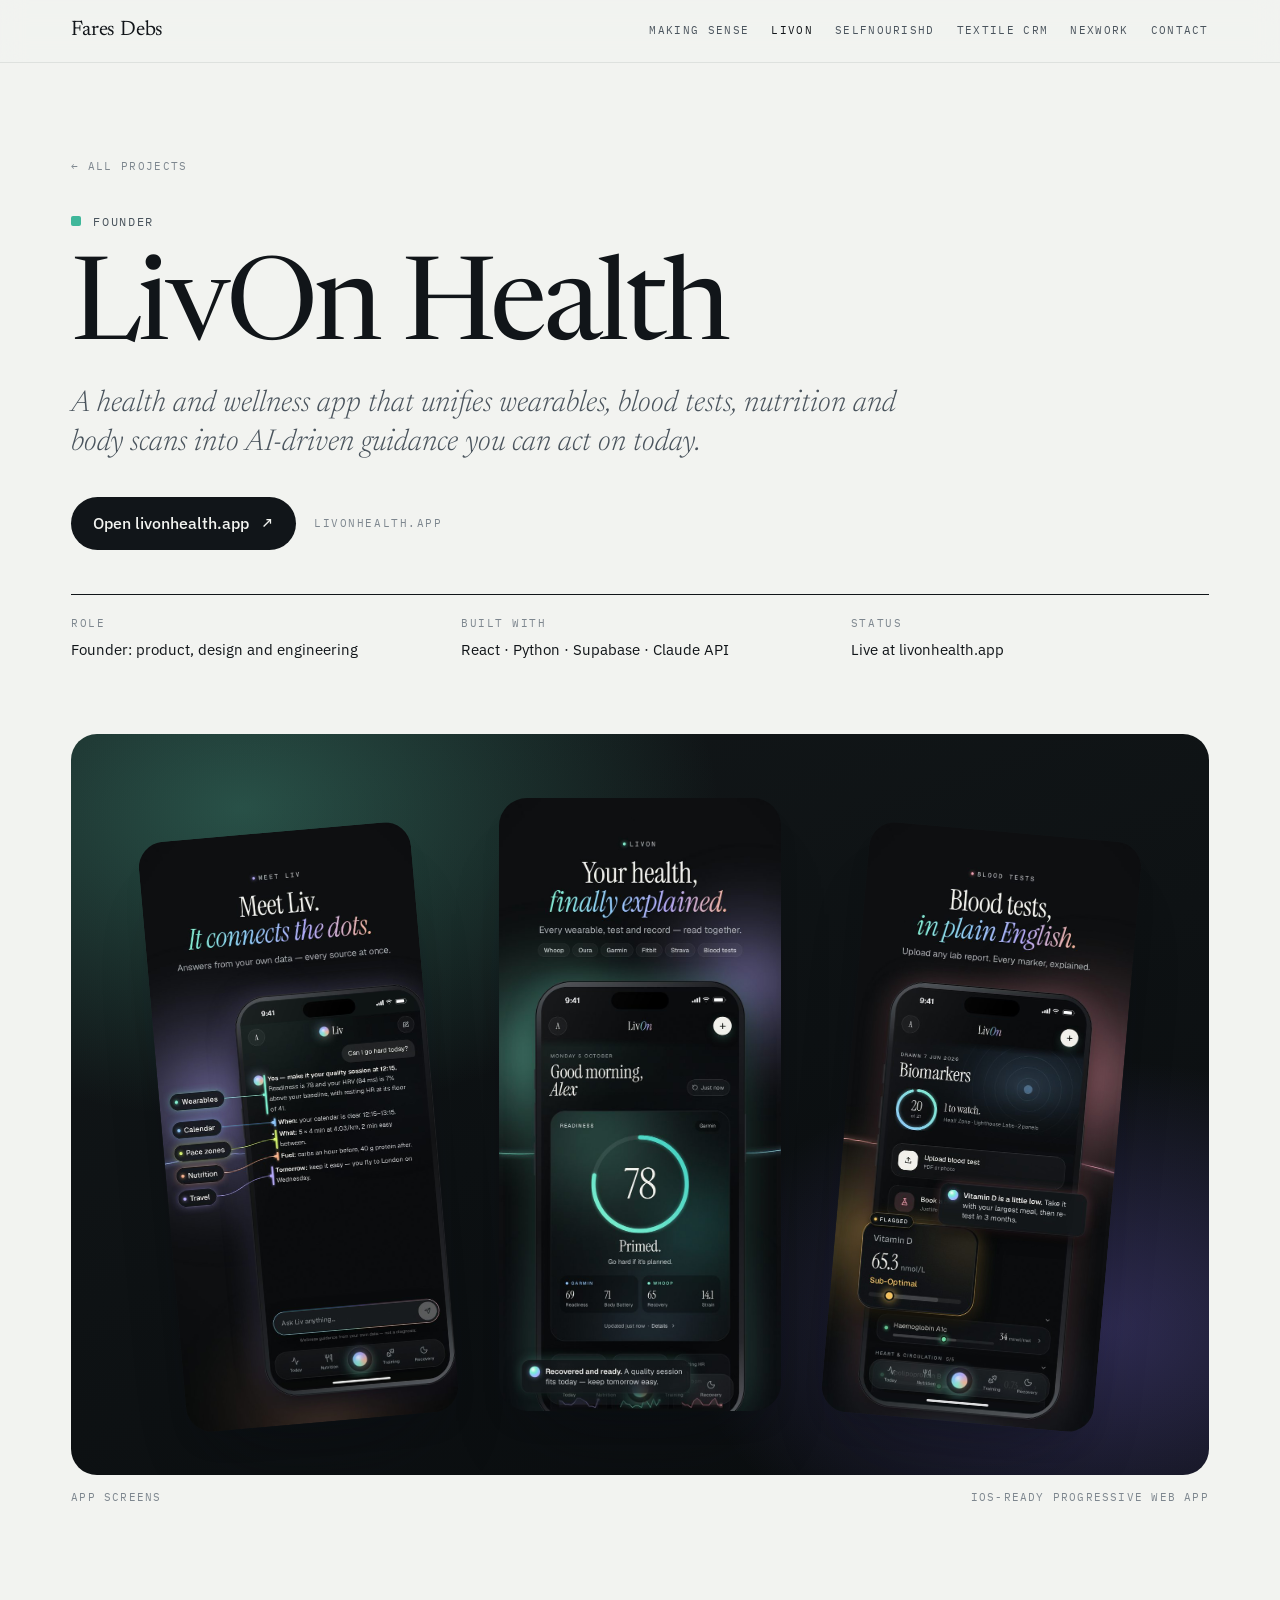
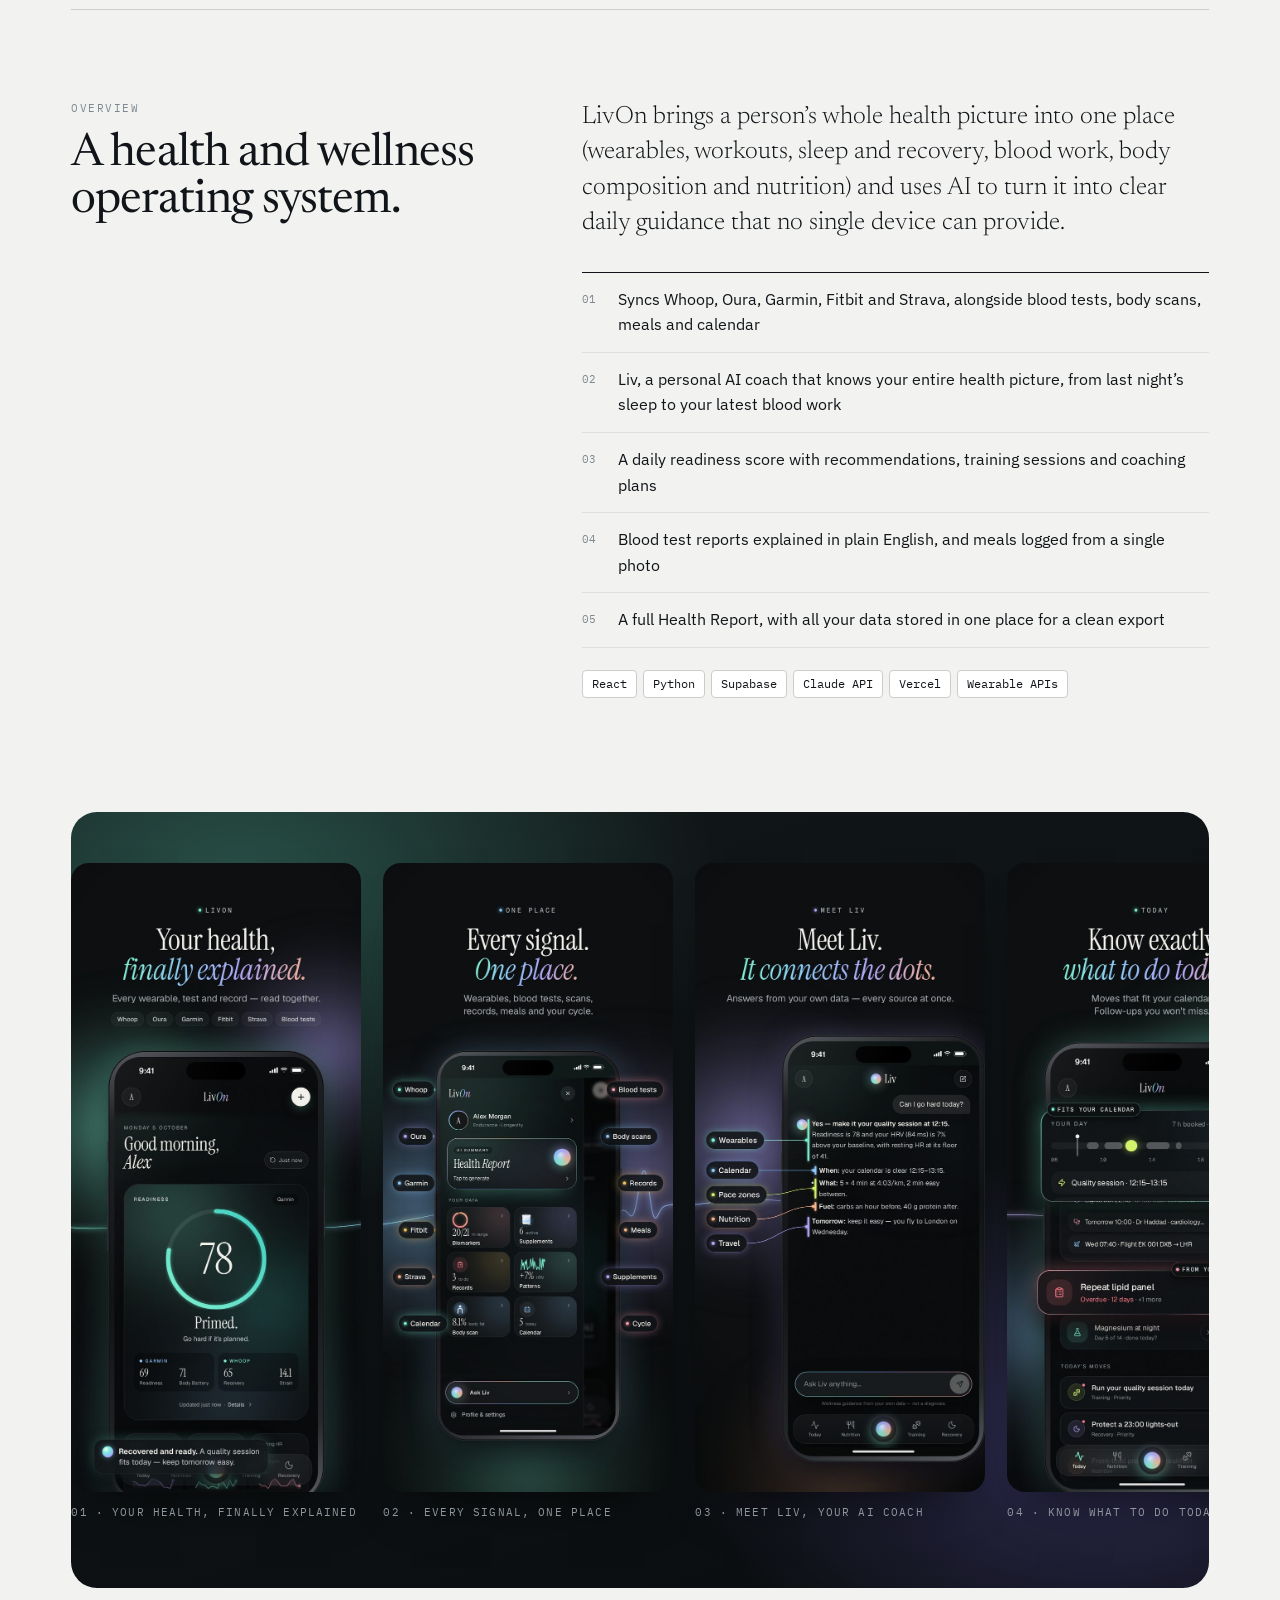
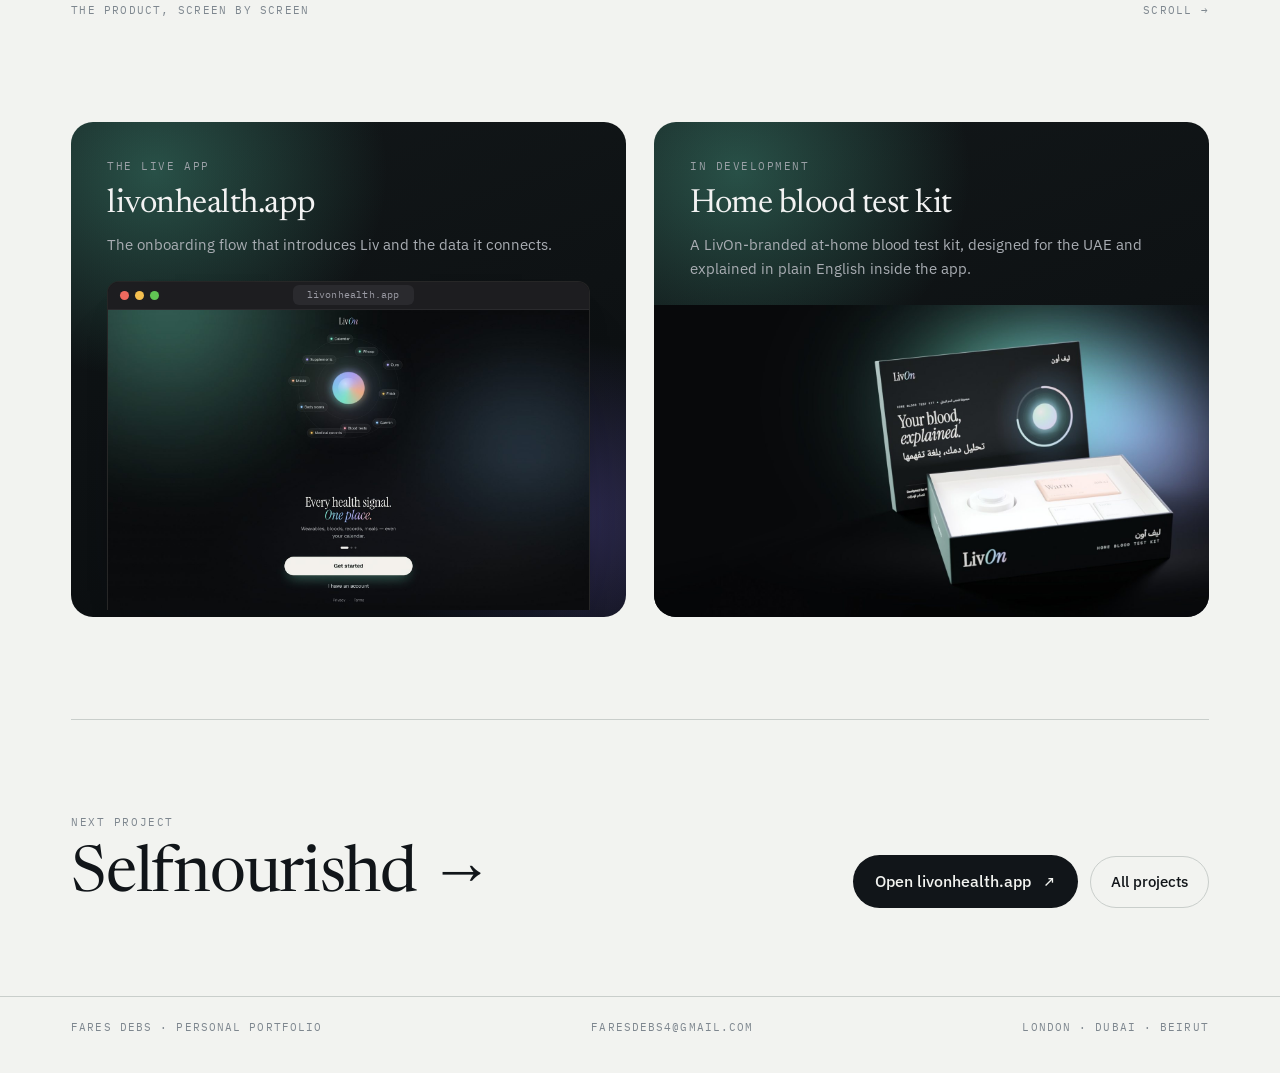
==== livon.html @ 8f1ba691 "Add files via upload" ====
<!doctype html>
<html lang="en">
<head>
<meta charset="utf-8">
<meta name="viewport" content="width=device-width, initial-scale=1, viewport-fit=cover">
<title>LivOn Health · Fares Debs</title>
<meta name="description" content="LivOn Health: an AI-driven health and wellness app that unifies wearables, biomarkers, nutrition and body scans.">
<meta property="og:title" content="LivOn Health · Fares Debs">
<meta property="og:description" content="LivOn Health: an AI-driven health and wellness app that unifies wearables, biomarkers, nutrition and body scans.">
<meta property="og:type" content="website">
<meta property="og:image" content="/img/og.jpg">
<meta name="theme-color" content="#F2F3F0">
<link rel="icon" href="/favicon.svg" type="image/svg+xml">
<link rel="preconnect" href="https://fonts.googleapis.com"><link rel="preconnect" href="https://fonts.gstatic.com" crossorigin><link rel="stylesheet" href="https://fonts.googleapis.com/css2?family=IBM+Plex+Mono:wght@400;500&family=IBM+Plex+Sans:wght@400;500;600&family=Newsreader:ital,opsz,wght@0,6..72,300;0,6..72,400;1,6..72,300;1,6..72,400&display=swap">
<link rel="stylesheet" href="/style.css">
</head>
<body>
<header class="bar"><div class="wrap">
  <a class="me" href="/">Fares Debs</a>
  <nav aria-label="Projects"><a class="opt" href="/making-sense">Making Sense</a><a class="opt" href="/livon" aria-current=page>LivOn</a><a class="opt" href="/selfnourishd">Selfnourishd</a><a class="opt" href="/textile-crm">Textile CRM</a><a class="opt" href="/nexwork">Nexwork</a><a href="mailto:faresdebs4@gmail.com">Contact</a></nav>
</div></header>
<main class="wrap">
<section class="p-hero">
  <a class="back" href="/#projects">← All projects</a>
  <div class="eyebrow" style="margin-top:34px"><span class="sw" style="background:#3FB79A"></span>Founder</div>
  <h1 class="">LivOn Health</h1>
  <p class="sub">A health and wellness app that unifies wearables, blood tests, nutrition and body scans into AI-driven guidance you can act on today.</p>
  <div class="actions"><a class="cta" href="https://livonhealth.app/" target="_blank" rel="noopener">Open livonhealth.app <span class="ar">↗</span></a><span class="label" style="margin-left:6px">livonhealth.app</span></div>
  <div class="meta"><div><span class="label">Role</span><span class="v">Founder: product, design and engineering</span></div><div><span class="label">Built with</span><span class="v">React · Python · Supabase · Claude API</span></div><div><span class="label">Status</span><span class="v">Live at livonhealth.app</span></div></div>
</section>
<section class="showcase rv"><div class="big t-lv pad-b" style="padding-top:clamp(28px,5vw,64px)"><div class="phone" style="position:absolute;left:8%;top:13%;width:24%;aspect-ratio:1290/2796;transform:rotate(-5deg);border-radius:26px"><img src="/img/livon-03.jpg" alt="Meet Liv" decoding="async"></div><div class="phone" style="position:relative;margin:0 auto;width:28%;aspect-ratio:1290/2796;z-index:2;border-radius:28px"><img src="/img/livon-01.jpg" alt="Home screen" decoding="async"></div><div class="phone" style="position:absolute;right:8%;top:13%;width:24%;aspect-ratio:1290/2796;transform:rotate(5deg);border-radius:26px"><img src="/img/livon-06.jpg" alt="Blood tests" decoding="async"></div></div><div class="cap"><span>App screens</span><span>iOS-ready progressive web app</span></div></section>
<section class="story rv">
  <div><div class="label">Overview</div><h2 style="margin-top:14px">A health and wellness operating system.</h2></div>
  <div><p class="lede">LivOn brings a person’s whole health picture into one place (wearables, workouts, sleep and recovery, blood work, body composition and nutrition) and uses AI to turn it into clear daily guidance that no single device can provide.</p><ul class="hl"><li><b>01</b><span>Syncs Whoop, Oura, Garmin, Fitbit and Strava, alongside blood tests, body scans, meals and calendar</span></li><li><b>02</b><span>Liv, a personal AI coach that knows your entire health picture, from last night’s sleep to your latest blood work</span></li><li><b>03</b><span>A daily readiness score with recommendations, training sessions and coaching plans</span></li><li><b>04</b><span>Blood test reports explained in plain English, and meals logged from a single photo</span></li><li><b>05</b><span>A full Health Report, with all your data stored in one place for a clean export</span></li></ul><div class="stack"><span>React</span><span>Python</span><span>Supabase</span><span>Claude API</span><span>Vercel</span><span>Wearable APIs</span></div></div>
</section>
<section class="showcase rv"><div class="big t-lv" style="padding:0"><div class="strip"><figure><img src="/img/livon-01.jpg" alt="Your health, finally explained" loading="lazy" decoding="async"><figcaption>01 · Your health, finally explained</figcaption></figure><figure><img src="/img/livon-02.jpg" alt="Every signal, one place" loading="lazy" decoding="async"><figcaption>02 · Every signal, one place</figcaption></figure><figure><img src="/img/livon-03.jpg" alt="Meet Liv, your AI coach" loading="lazy" decoding="async"><figcaption>03 · Meet Liv, your AI coach</figcaption></figure><figure><img src="/img/livon-04.jpg" alt="Know what to do today" loading="lazy" decoding="async"><figcaption>04 · Know what to do today</figcaption></figure><figure><img src="/img/livon-05.jpg" alt="Discover what drives you" loading="lazy" decoding="async"><figcaption>05 · Discover what drives you</figcaption></figure><figure><img src="/img/livon-06.jpg" alt="Blood tests in plain English" loading="lazy" decoding="async"><figcaption>06 · Blood tests in plain English</figcaption></figure><figure><img src="/img/livon-07.jpg" alt="Snap a meal" loading="lazy" decoding="async"><figcaption>07 · Snap a meal</figcaption></figure><figure><img src="/img/livon-08.jpg" alt="Train for the body you have today" loading="lazy" decoding="async"><figcaption>08 · Train for the body you have today</figcaption></figure><figure><img src="/img/livon-09.jpg" alt="In sync with your cycle" loading="lazy" decoding="async"><figcaption>09 · In sync with your cycle</figcaption></figure><figure><img src="/img/livon-10.jpg" alt="Your full Health Report" loading="lazy" decoding="async"><figcaption>10 · Your full Health Report</figcaption></figure></div></div><div class="cap"><span>The product, screen by screen</span><span>Scroll →</span></div></section>
<section class="split rv showcase">
  <div class="panel t-lv on-dark"><div class="label" style="color:#9aa0a6">The live app</div><h3>livonhealth.app</h3><p>The onboarding flow that introduces Liv and the data it connects.</p><div class="win dark " style=""><div class="chrome"><i></i><i></i><i></i><span class="url">livonhealth.app</span></div><div class="shot" style="aspect-ratio:16/10"><img src="/img/lv-home.jpg" alt="LivOn onboarding" decoding="async"></div></div></div>
  <div class="panel t-lv on-dark" style="padding:0;display:flex;flex-direction:column"><div style="padding:clamp(18px,3vw,36px) clamp(16px,3vw,36px) 0"><div class="label" style="color:#9aa0a6">In development</div><h3>Home blood test kit</h3><p>A LivOn-branded at-home blood test kit, designed for the UAE and explained in plain English inside the app.</p></div><img src="/img/livon-kit.jpg" alt="LivOn home blood test kit" style="margin-top:auto;width:100%"></div>
</section>
<section class="next">
  <div><span class="label">Next project</span><a href="/selfnourishd"><span class="nm">Selfnourishd →</span></a></div>
  <div class="actions"><a class="cta" href="https://livonhealth.app/" target="_blank" rel="noopener">Open livonhealth.app <span class="ar">↗</span></a><a class="ghost" href="/">All projects</a></div>
</section>
</main>
<footer><div class="wrap"><span>Fares Debs · Personal Portfolio</span><span><a href="mailto:faresdebs4@gmail.com">faresdebs4@gmail.com</a></span><span>London · Dubai · Beirut</span></div></footer>
<script>
(()=>{const els=document.querySelectorAll('.rv');if(!('IntersectionObserver' in window)){els.forEach(e=>e.classList.add('in'));return}
const io=new IntersectionObserver(es=>es.forEach(e=>{if(e.isIntersecting){e.target.classList.add('in');io.unobserve(e.target)}}),{rootMargin:'0px 0px -8% 0px'});els.forEach(e=>io.observe(e))})();
</script>
</body>
</html>
---- style.css ----
:root{
  --paper:#F2F3F0; --raise:#FFFFFF; --ink:#111519; --ink-2:#4A545D; --ink-3:#7E878F;
  --rule:#C9CECB; --rule-2:#DEE1DE; --accent:#2438A6;
  --serif:"Newsreader", Georgia, "Times New Roman", serif;
  --sans:"IBM Plex Sans", "Helvetica Neue", Arial, sans-serif;
  --mono:"IBM Plex Mono", ui-monospace, Menlo, Consolas, monospace;
  --gut:clamp(16px,4vw,64px);
  --max:1240px;
  --shadow-lg:0 50px 80px -40px rgba(10,14,20,.45), 0 18px 36px -24px rgba(10,14,20,.35);
  --shadow-md:0 30px 50px -30px rgba(10,14,20,.45), 0 10px 20px -14px rgba(10,14,20,.25);
  color-scheme:light;
}
*{box-sizing:border-box}
html,body{margin:0}
html{scroll-behavior:smooth;-webkit-text-size-adjust:100%}
body{background:var(--paper);color:var(--ink);font-family:var(--sans);font-size:16px;line-height:1.6;-webkit-font-smoothing:antialiased;overflow-x:hidden}
a{color:inherit;text-decoration:none}
a:focus-visible{outline:2px solid var(--accent);outline-offset:3px;border-radius:2px}
img{max-width:100%;display:block}
h1,h2,h3,p,figure,ul{margin:0;padding:0}
.wrap{max-width:var(--max);margin:0 auto;padding-inline:var(--gut)}
.label{font-family:var(--mono);font-size:11px;letter-spacing:.14em;text-transform:uppercase;color:var(--ink-3)}
.eyebrow{font-family:var(--mono);font-size:12px;letter-spacing:.14em;text-transform:uppercase;color:var(--ink-2);display:flex;gap:12px;align-items:center;flex-wrap:wrap}
.sw{width:10px;height:10px;display:inline-block;flex:none;border-radius:2px}

/* ---------- top bar ---------- */
.bar{position:sticky;top:0;z-index:20;background:color-mix(in srgb,var(--paper) 86%,transparent);backdrop-filter:blur(12px);-webkit-backdrop-filter:blur(12px);border-bottom:1px solid var(--rule-2)}
.bar .wrap{display:flex;justify-content:space-between;align-items:center;gap:16px;padding-block:14px}
.bar .me{font-family:var(--serif);font-size:21px;letter-spacing:-.01em}
.bar nav{display:flex;gap:22px;font-family:var(--mono);font-size:11px;letter-spacing:.12em;text-transform:uppercase}
.bar nav a{color:var(--ink-2);transition:color .15s}
.bar nav a:hover,.bar nav a[aria-current]{color:var(--ink)}
@media (max-width:860px){.bar nav .opt{display:none}}

/* ---------- buttons ---------- */
.cta{display:inline-flex;align-items:center;gap:12px;background:var(--ink);color:var(--paper);font-size:15.5px;font-weight:500;padding:14px 22px;border-radius:999px;transition:transform .2s ease, opacity .2s}
.cta:hover{transform:translateY(-1px);opacity:.9}
.cta .ar{font-size:15px}
.ghost{display:inline-flex;align-items:center;gap:10px;font-size:15px;font-weight:500;padding:13px 20px;border-radius:999px;border:1px solid var(--rule);transition:border-color .2s}
.ghost:hover{border-color:var(--ink)}
.actions{display:flex;gap:12px;flex-wrap:wrap;align-items:center}

/* ---------- home hero ---------- */
.hero{display:grid;grid-template-columns:minmax(0,1fr) auto;gap:clamp(28px,6vw,96px);align-items:end;padding-block:clamp(56px,9vw,120px) clamp(40px,6vw,72px);border-bottom:1px solid var(--rule)}
.hero h1{font-family:var(--serif);font-weight:300;font-size:clamp(68px,13vw,184px);line-height:.86;letter-spacing:-.04em;margin-top:24px}
.hero .role{font-size:clamp(18px,1.8vw,21px);margin-top:28px;color:var(--ink)}
.hero .role span{color:var(--ink-3)}
.contact{display:flex;gap:10px 26px;flex-wrap:wrap;font-family:var(--mono);font-size:13px;margin-top:22px}
.contact a{border-bottom:1px solid var(--rule);padding-bottom:2px;transition:border-color .15s}
.contact a:hover{border-color:var(--ink)}
.portrait{width:clamp(180px,22vw,300px);aspect-ratio:4/5;border-radius:14px;overflow:hidden;box-shadow:var(--shadow-md);background:#d9dcdf}
.portrait img{width:100%;height:100%;object-fit:cover;object-position:50% 30%}
@media (max-width:760px){.hero{grid-template-columns:1fr}.portrait{order:-1;width:150px}}

.intro{display:grid;grid-template-columns:minmax(0,1fr) minmax(0,1.4fr);gap:clamp(24px,5vw,80px);padding-block:clamp(40px,6vw,72px)}
.intro p{font-family:var(--serif);font-weight:300;font-size:clamp(22px,2.4vw,30px);line-height:1.32;letter-spacing:-.005em}
@media (max-width:760px){.intro{grid-template-columns:1fr}}

/* ---------- project rows (home) ---------- */
.rows{display:grid;gap:clamp(56px,8vw,112px);padding-bottom:clamp(64px,9vw,128px)}
.row{display:grid;grid-template-columns:minmax(0,1.45fr) minmax(0,1fr);gap:clamp(28px,5vw,80px);align-items:center}
.row:nth-child(even) .stage{order:2}
@media (max-width:900px){.row{grid-template-columns:1fr}.row:nth-child(even) .stage{order:0}}
.row .num{font-family:var(--mono);font-size:12px;letter-spacing:.14em;color:var(--ink-3)}
.row h2{font-family:var(--serif);font-weight:400;font-size:clamp(40px,4.6vw,64px);line-height:.98;letter-spacing:-.022em;margin-top:14px}
.row .one{font-family:var(--serif);font-style:italic;font-weight:300;font-size:clamp(19px,1.8vw,23px);line-height:1.35;color:var(--ink-2);margin-top:14px}
.row .tags{display:flex;flex-wrap:wrap;gap:6px;margin-top:20px}
.tag{font-family:var(--mono);font-size:11px;letter-spacing:.06em;border:1px solid var(--rule);padding:4px 10px;border-radius:999px;color:var(--ink-2);white-space:nowrap}
.row .actions{margin-top:28px}
.row .stage{transition:transform .5s cubic-bezier(.2,.7,.2,1)}
.row a.stage:hover{transform:translateY(-4px)}

/* ---------- stages (tinted backdrops for screenshots) ---------- */
.stage{position:relative;display:block;border-radius:22px;overflow:hidden;isolation:isolate}
.stage::after{content:"";position:absolute;inset:0;border-radius:inherit;box-shadow:inset 0 0 0 1px rgba(255,255,255,.08);pointer-events:none}
.stage.thumb{aspect-ratio:16/11}
.t-ms{background:radial-gradient(120% 90% at 85% 0%,#d9efe1 0%,rgba(217,239,225,0) 60%),linear-gradient(160deg,#eef5ef 0%,#dfe9e1 100%)}
.t-lv{background:radial-gradient(70% 70% at 15% 10%,rgba(84,190,160,.35),transparent 60%),radial-gradient(60% 60% at 90% 80%,rgba(140,120,255,.28),transparent 60%),linear-gradient(160deg,#121719 0%,#0a0d0f 100%)}
.t-sn{background:radial-gradient(90% 80% at 90% 10%,rgba(236,89,41,.18),transparent 60%),linear-gradient(160deg,#f6efe6 0%,#ebe0d2 100%)}
.t-crm{background:radial-gradient(90% 80% at 10% 0%,rgba(36,56,166,.16),transparent 60%),linear-gradient(160deg,#eef1f6 0%,#dde3ec 100%)}
.t-nx{background:radial-gradient(70% 70% at 80% 10%,rgba(131,125,255,.35),transparent 62%),radial-gradient(60% 60% at 10% 90%,rgba(91,80,230,.22),transparent 60%),linear-gradient(160deg,#16151c 0%,#0c0c10 100%)}

/* browser window */
.win{position:absolute;border-radius:12px;overflow:hidden;background:#fff;box-shadow:var(--shadow-lg);border:1px solid rgba(17,21,25,.08)}
.win.dark{background:#141414;border-color:rgba(255,255,255,.08)}
.win .chrome{height:28px;display:flex;align-items:center;gap:6px;padding:0 12px;background:#f3f4f5;border-bottom:1px solid rgba(17,21,25,.07)}
.win.dark .chrome{background:#1d1d20;border-bottom-color:rgba(255,255,255,.06)}
.win .chrome i{width:9px;height:9px;border-radius:50%;background:#d4d7da;display:block;flex:none}
.win.dark .chrome i{background:#3a3a3f}
.win .chrome i:nth-child(1){background:#ef6a5f}.win .chrome i:nth-child(2){background:#f4bf4f}.win .chrome i:nth-child(3){background:#61c454}
.win .chrome .url{margin:0 auto;font-family:var(--mono);font-size:10px;letter-spacing:.02em;color:#7b838a;background:#fff;border-radius:6px;padding:2px 14px;max-width:60%;white-space:nowrap;overflow:hidden;text-overflow:ellipsis;transform:translateX(-18px)}
.win.dark .chrome .url{background:#2a2a2e;color:#9a9aa3}
.win img{width:100%;height:auto;display:block}
.win .shot{overflow:hidden}
.win .shot img{object-fit:cover;object-position:top left;width:100%;height:100%}

/* phone */
.phone{position:absolute;border-radius:22px;overflow:hidden;box-shadow:var(--shadow-lg)}
.phone img{width:100%;height:100%;object-fit:cover;object-position:top}

/* ---------- project page ---------- */
.p-hero{padding-block:clamp(48px,7vw,96px) clamp(28px,4vw,48px)}
.p-hero .back{font-family:var(--mono);font-size:11px;letter-spacing:.12em;text-transform:uppercase;color:var(--ink-3)}
.p-hero .back:hover{color:var(--ink)}
.p-hero h1{font-family:var(--serif);font-weight:400;font-size:clamp(56px,9vw,124px);line-height:.92;letter-spacing:-.035em;margin-top:28px}
.p-hero h1.long{font-size:clamp(46px,7vw,96px)}
.p-hero .sub{font-family:var(--serif);font-style:italic;font-weight:300;font-size:clamp(21px,2.4vw,30px);line-height:1.3;color:var(--ink-2);margin-top:20px;max-width:880px}
.p-hero .actions{margin-top:34px}
.meta{display:grid;grid-template-columns:repeat(3,minmax(0,1fr));gap:16px 32px;margin-top:44px;padding-top:20px;border-top:1px solid var(--ink)}
.meta div span{display:block}
.meta .v{font-size:15px;margin-top:6px}
@media (max-width:700px){.meta{grid-template-columns:1fr 1fr}}

.showcase{margin-block:clamp(8px,2vw,24px) clamp(56px,8vw,104px)}
.big{position:relative;border-radius:26px;overflow:hidden;isolation:isolate;padding:clamp(20px,5vw,72px) clamp(16px,5vw,72px) 0}
.big .win,.big .phone{position:relative}
.big .win{box-shadow:0 60px 100px -50px rgba(10,14,20,.6),0 20px 40px -26px rgba(10,14,20,.4)}
.big.pad-b{padding-bottom:clamp(20px,5vw,72px)}
.cap{font-family:var(--mono);font-size:11px;letter-spacing:.11em;text-transform:uppercase;color:var(--ink-3);margin-top:14px;display:flex;justify-content:space-between;gap:12px;flex-wrap:wrap}

.split{display:grid;grid-template-columns:repeat(2,minmax(0,1fr));gap:clamp(16px,2.4vw,28px)}
@media (max-width:820px){.split{grid-template-columns:1fr}}
.panel{border-radius:22px;overflow:hidden;padding:clamp(18px,3vw,36px) clamp(16px,3vw,36px) 0;position:relative;isolation:isolate}
.panel .win{position:relative;border-bottom-left-radius:0;border-bottom-right-radius:0;border-bottom:0}
.panel h3{font-family:var(--serif);font-weight:400;font-size:clamp(26px,2.6vw,34px);letter-spacing:-.015em;line-height:1.05}
.panel p{font-size:15px;color:var(--ink-2);margin:10px 0 24px;max-width:460px}
.panel.on-dark h3{color:#f2f2f2}.panel.on-dark p{color:#a9adb3}
.panel .label{margin-bottom:12px}

.story{display:grid;grid-template-columns:minmax(0,.9fr) minmax(0,1.3fr);gap:clamp(28px,6vw,96px);padding-block:clamp(48px,7vw,96px);border-top:1px solid var(--rule)}
@media (max-width:860px){.story{grid-template-columns:1fr}}
.story h2{font-family:var(--serif);font-weight:400;font-size:clamp(32px,3.6vw,48px);line-height:1.02;letter-spacing:-.02em}
.story .lede{font-family:var(--serif);font-weight:300;font-size:clamp(20px,2vw,25px);line-height:1.42;color:var(--ink)}
.hl{list-style:none;margin-top:30px;border-top:1px solid var(--ink)}
.hl li{display:grid;grid-template-columns:28px 1fr;gap:8px;font-size:16px;padding:14px 0;border-bottom:1px solid var(--rule-2)}
.hl li b{font-family:var(--mono);font-weight:400;font-size:11px;color:var(--ink-3);padding-top:4px}
.stack{display:flex;flex-wrap:wrap;gap:6px;margin-top:22px}
.stack span{font-family:var(--mono);font-size:11.5px;border:1px solid var(--rule);padding:4px 9px;border-radius:4px;background:var(--raise)}

/* film strip of phone screens */
.strip{display:grid;grid-auto-flow:column;grid-auto-columns:clamp(200px,24vw,290px);gap:clamp(14px,1.8vw,22px);overflow-x:auto;scroll-snap-type:x mandatory;padding:clamp(24px,4vw,56px);scrollbar-width:thin}
.strip figure{scroll-snap-align:start}
.strip img{border-radius:18px;box-shadow:0 30px 50px -30px rgba(0,0,0,.7);aspect-ratio:1290/2796;object-fit:cover}
.strip figcaption{font-family:var(--mono);font-size:10.5px;letter-spacing:.11em;text-transform:uppercase;color:#8f979e;margin-top:12px}

.gallery{display:grid;grid-template-columns:repeat(2,minmax(0,1fr));gap:clamp(16px,2.4vw,28px)}
@media (max-width:820px){.gallery{grid-template-columns:1fr}}
.gallery figure .frame{border-radius:20px;padding:clamp(16px,2.6vw,32px);padding-bottom:0;overflow:hidden}
.gallery figure .frame .win{position:relative;border-bottom-left-radius:0;border-bottom-right-radius:0;border-bottom:0}

.essays{border-top:1px solid var(--ink)}
.essays a{display:grid;grid-template-columns:1fr auto;gap:16px;align-items:baseline;padding:16px 0;border-bottom:1px solid var(--rule-2);font-family:var(--serif);font-size:clamp(19px,1.9vw,24px);line-height:1.22;transition:color .15s}
.essays a span{font-family:var(--mono);font-size:11px;letter-spacing:.08em;color:var(--ink-3);white-space:nowrap}
.essays a:hover{color:var(--accent)}

.note{font-family:var(--mono);font-size:11.5px;letter-spacing:.06em;color:var(--ink-3);border:1px dashed var(--rule);border-radius:10px;padding:12px 14px;margin-top:22px}

.next{display:flex;justify-content:space-between;align-items:end;gap:24px;flex-wrap:wrap;padding-block:clamp(48px,7vw,88px);border-top:1px solid var(--rule)}
.next .nm{font-family:var(--serif);font-size:clamp(36px,5vw,64px);line-height:1;letter-spacing:-.02em;margin-top:10px;display:block;transition:color .15s}
.next a:hover .nm{color:var(--accent)}

.closing{display:grid;grid-template-columns:minmax(0,1fr) auto;gap:32px;align-items:end;padding-block:clamp(56px,8vw,104px);border-top:1px solid var(--rule)}
.closing .talk{font-family:var(--serif);font-weight:300;font-size:clamp(48px,7vw,96px);line-height:.95;letter-spacing:-.03em}
@media (max-width:760px){.closing{grid-template-columns:1fr}}

footer{border-top:1px solid var(--rule)}
footer .wrap{display:flex;justify-content:space-between;gap:12px;flex-wrap:wrap;padding-block:22px 36px;font-family:var(--mono);font-size:11px;letter-spacing:.1em;text-transform:uppercase;color:var(--ink-3)}

/* reveal */
.rv{opacity:0;transform:translateY(18px);transition:opacity .8s ease, transform .8s cubic-bezier(.2,.7,.2,1)}
.rv.in{opacity:1;transform:none}
@media (prefers-reduced-motion:reduce){html{scroll-behavior:auto}.rv{opacity:1;transform:none}*{transition:none!important}}
.big:not(.pad-b) > .win{border-bottom-left-radius:0;border-bottom-right-radius:0;border-bottom:0}
.big > .win{max-width:1100px;margin:0 auto}
.row:nth-child(even){grid-template-columns:minmax(0,1fr) minmax(0,1.45fr)}
@media (max-width:900px){.row:nth-child(even){grid-template-columns:1fr}}
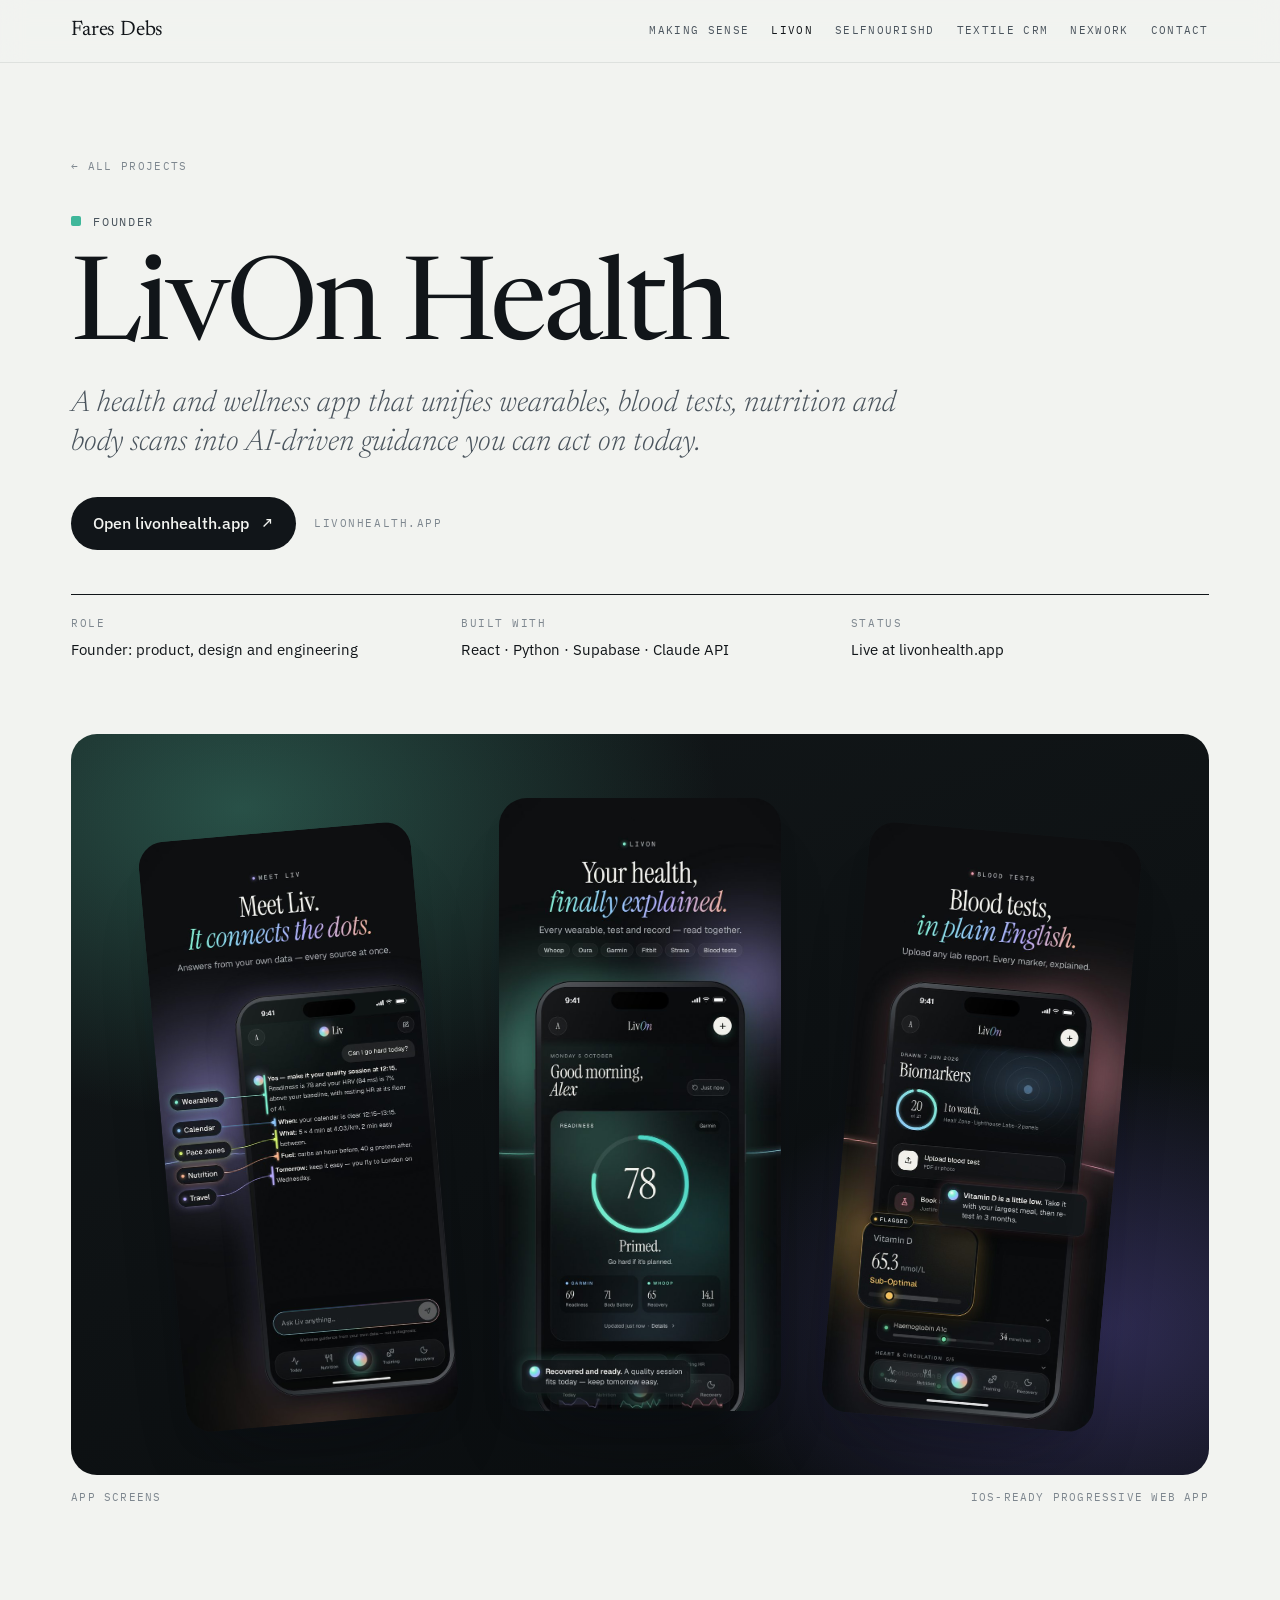
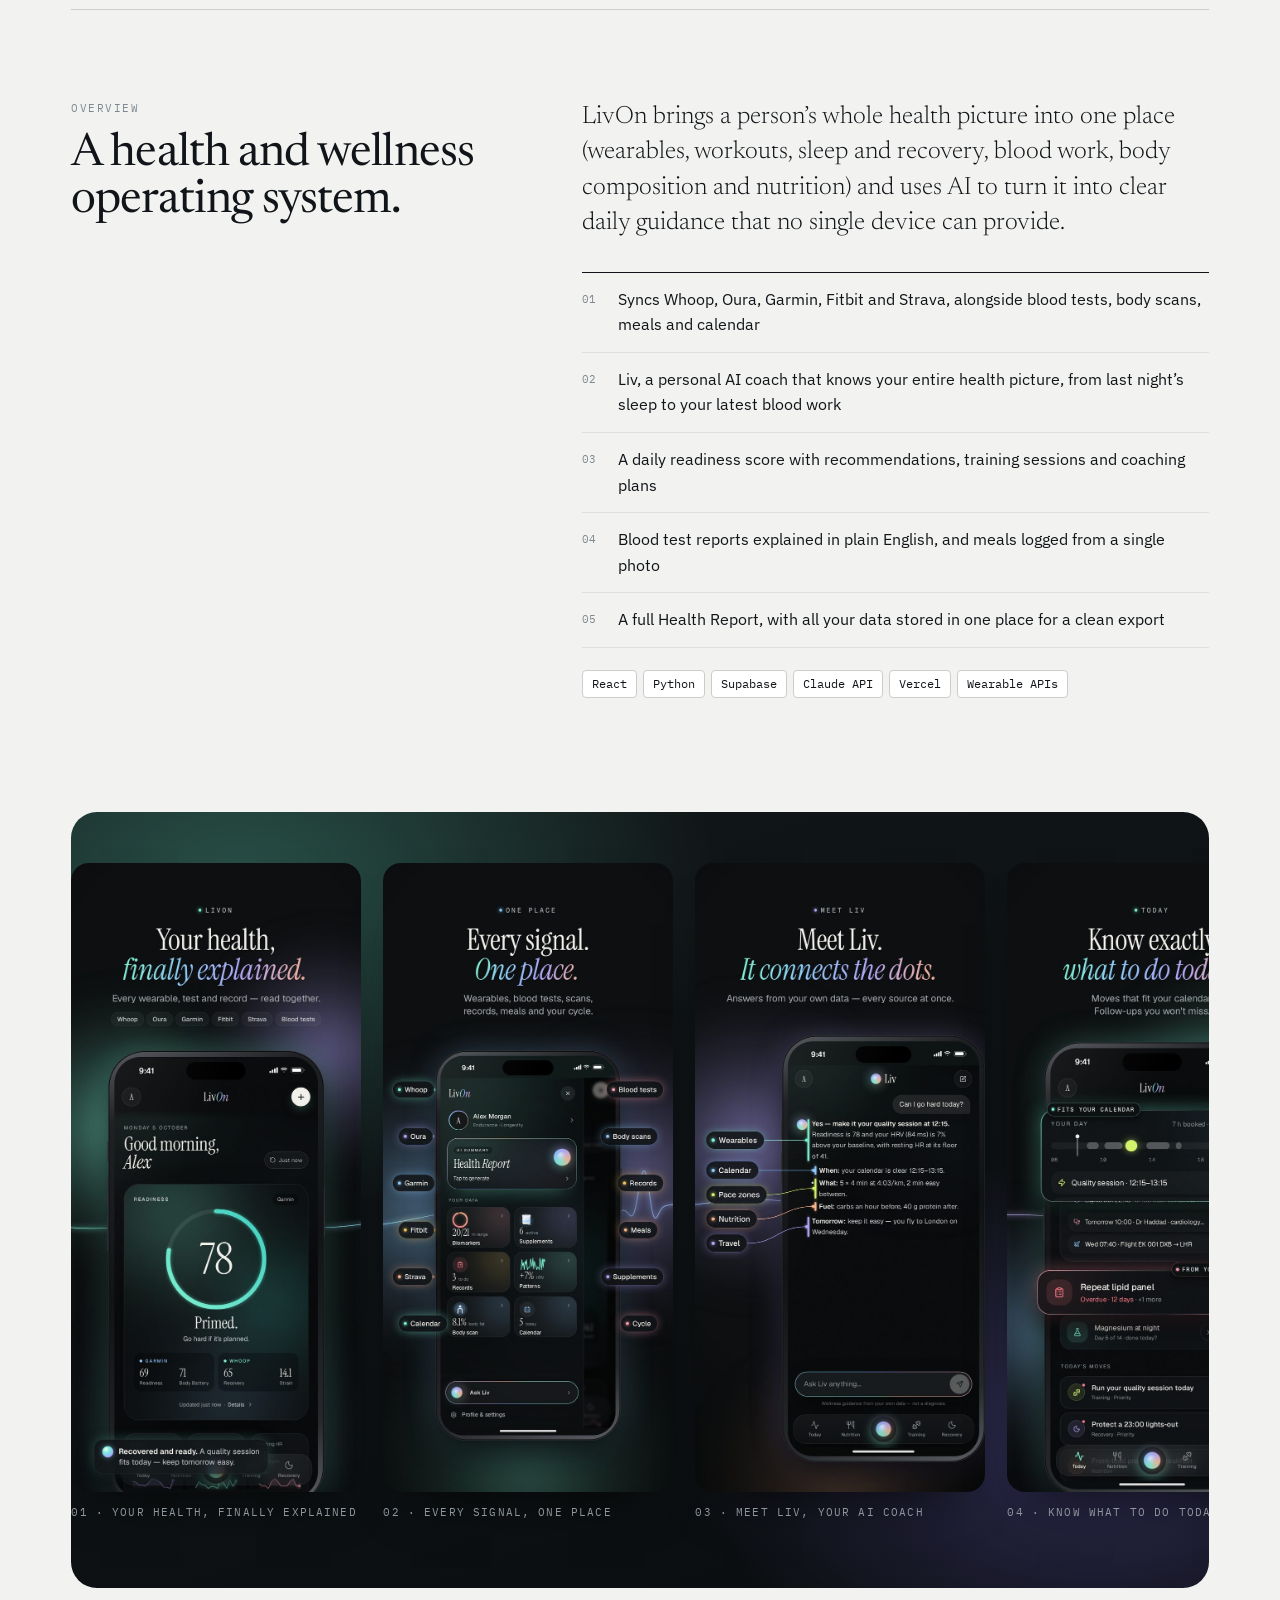
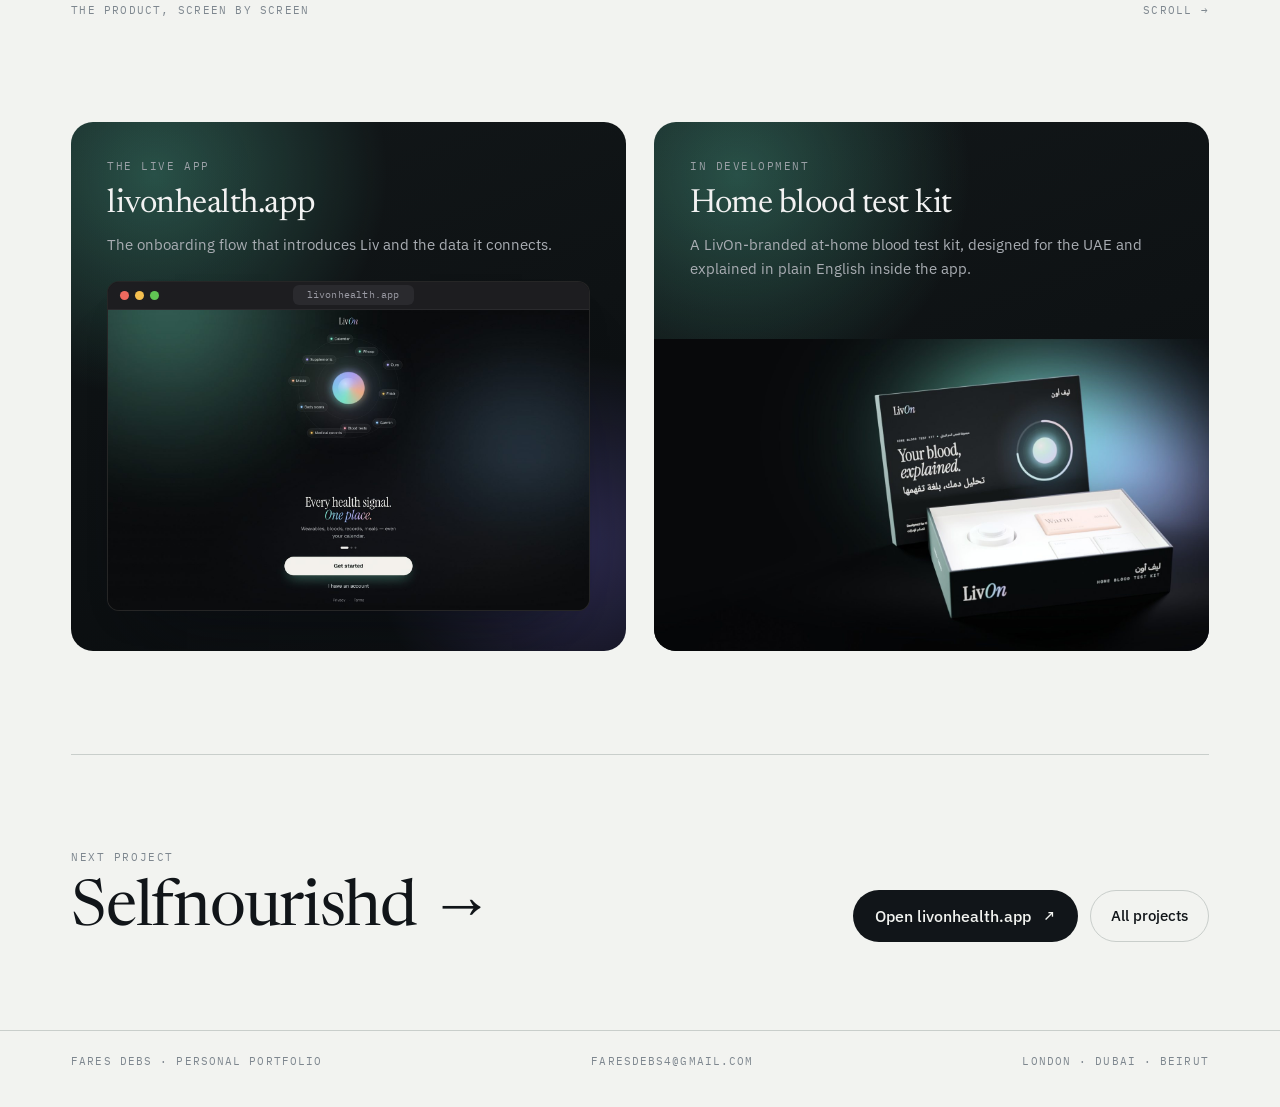
==== commit 67e007fe: "Add files via upload" ====
--- a/livon.html
+++ b/livon.html
@@ -18,7 +18,10 @@
 <header class="bar"><div class="wrap">
   <a class="me" href="/">Fares Debs</a>
   <nav aria-label="Projects"><a class="opt" href="/making-sense">Making Sense</a><a class="opt" href="/livon" aria-current=page>LivOn</a><a class="opt" href="/selfnourishd">Selfnourishd</a><a class="opt" href="/textile-crm">Textile CRM</a><a class="opt" href="/nexwork">Nexwork</a><a href="mailto:faresdebs4@gmail.com">Contact</a></nav>
-</div></header>
+  <button class="burger" type="button" aria-label="Open menu" aria-expanded="false" aria-controls="mnav" onclick="const o=document.body.classList.toggle('menu-open');this.setAttribute('aria-expanded',o);this.setAttribute('aria-label',o?'Close menu':'Open menu')"><span></span><span></span><span></span></button>
+</div>
+<div class="mnav" id="mnav"><div class="wrap"><a href="/">Home</a><a href="/making-sense">Making Sense of the World</a><a href="/livon" aria-current=page>LivOn Health</a><a href="/selfnourishd">Selfnourishd</a><a href="/textile-crm">Textile CRM</a><a href="/nexwork">Nexwork</a><a href="mailto:faresdebs4@gmail.com">Contact</a></div></div>
+</header>
 <main class="wrap">
 <section class="p-hero">
   <a class="back" href="/#projects">← All projects</a>
--- a/style.css
+++ b/style.css
@@ -174,3 +174,54 @@
 .big > .win{max-width:1100px;margin:0 auto}
 .row:nth-child(even){grid-template-columns:minmax(0,1fr) minmax(0,1.45fr)}
 @media (max-width:900px){.row:nth-child(even){grid-template-columns:1fr}}
+
+/* home: five projects index */
+.intro{align-items:start}
+.five{font-family:var(--serif);font-weight:400;font-size:clamp(40px,4.6vw,64px);line-height:1;letter-spacing:-.022em;margin-top:14px}
+.toc{list-style:none;margin:0;padding:0;border-top:1px solid var(--ink)}
+.toc a{display:grid;grid-template-columns:44px 1fr auto;gap:12px;align-items:baseline;padding:16px 0;border-bottom:1px solid var(--rule-2);transition:padding .25s ease}
+.toc .n{font-family:var(--mono);font-size:11px;letter-spacing:.12em;color:var(--ink-3)}
+.toc .t{display:flex;flex-wrap:wrap;gap:4px 14px;align-items:baseline}
+.toc b{font-family:var(--serif);font-weight:400;font-size:clamp(21px,2vw,26px);letter-spacing:-.01em;line-height:1.15}
+.toc em{font-style:normal;font-size:15px;color:var(--ink-2)}
+.toc .d{font-size:14px;color:var(--ink-3);transition:transform .25s ease,color .2s}
+.toc a:hover{padding-left:6px}
+.toc a:hover b{color:var(--accent)}
+.toc a:hover .d{transform:translateY(3px);color:var(--ink)}
+.row{scroll-margin-top:90px}
+
+/* hovering snippet windows in paired panels and galleries */
+.panel{display:flex;flex-direction:column;padding-bottom:clamp(20px,3.2vw,40px)}
+.panel .win{margin-top:auto;border-radius:12px!important;border:1px solid rgba(17,21,25,.08)!important;box-shadow:var(--shadow-lg)}
+.panel .win.dark{border-color:rgba(255,255,255,.08)!important}
+.gallery figure .frame{padding-bottom:clamp(16px,2.6vw,32px)}
+.gallery figure .frame .win{border-radius:12px!important;border:1px solid rgba(17,21,25,.08)!important;box-shadow:var(--shadow-md)}
+.gallery figure .frame .win.dark{border-color:rgba(255,255,255,.08)!important}
+
+/* cut-out portrait sitting on the hero rule */
+.hero{position:relative}
+.portrait.cut{width:clamp(220px,26vw,360px);aspect-ratio:auto;border-radius:0;overflow:visible;box-shadow:none;background:none;margin-bottom:calc(-1 * clamp(40px,6vw,72px));position:relative}
+.portrait.cut::before{content:"";position:absolute;left:8%;right:8%;bottom:0;top:18%;border-radius:999px 999px 0 0;background:radial-gradient(120% 80% at 50% 0%,#e3e7ea 0%,#e9ebe8 55%,rgba(233,235,232,0) 100%);z-index:0}
+.portrait.cut img{position:relative;z-index:1;width:100%;height:auto;object-fit:contain;filter:drop-shadow(0 18px 28px rgba(17,21,25,.12))}
+@media (max-width:760px){.portrait.cut{width:200px;margin-bottom:0}}
+.toc .t{flex-direction:column;align-items:flex-start;gap:3px}
+@media (max-width:760px){.portrait.cut img{-webkit-mask-image:linear-gradient(to bottom,#000 78%,transparent);mask-image:linear-gradient(to bottom,#000 78%,transparent)}}
+
+/* mobile menu */
+.burger{display:none;width:40px;height:40px;margin-right:-8px;border:0;background:none;cursor:pointer;flex-direction:column;justify-content:center;align-items:center;gap:5px;padding:0}
+.burger span{display:block;width:22px;height:1.5px;background:var(--ink);border-radius:2px;transition:transform .25s ease,opacity .2s}
+.menu-open .burger span:nth-child(1){transform:translateY(6.5px) rotate(45deg)}
+.menu-open .burger span:nth-child(2){opacity:0}
+.menu-open .burger span:nth-child(3){transform:translateY(-6.5px) rotate(-45deg)}
+.mnav{display:none}
+@media (max-width:860px){
+  .bar nav{display:none}
+  .burger{display:flex}
+  .mnav{display:block;max-height:0;overflow:hidden;transition:max-height .35s ease;border-top:1px solid transparent}
+  .menu-open .mnav{max-height:520px;border-top-color:var(--rule-2)}
+  .mnav .wrap{display:flex;flex-direction:column;padding-block:6px 18px}
+  .mnav a{font-family:var(--serif);font-size:24px;letter-spacing:-.01em;padding:12px 0;border-bottom:1px solid var(--rule-2)}
+  .mnav a:last-child{border-bottom:0;font-family:var(--mono);font-size:12px;letter-spacing:.12em;text-transform:uppercase;color:var(--ink-2);padding-top:16px}
+  .mnav a[aria-current]{color:var(--accent)}
+}
+.bar .mnav .wrap{align-items:stretch;justify-content:flex-start}
